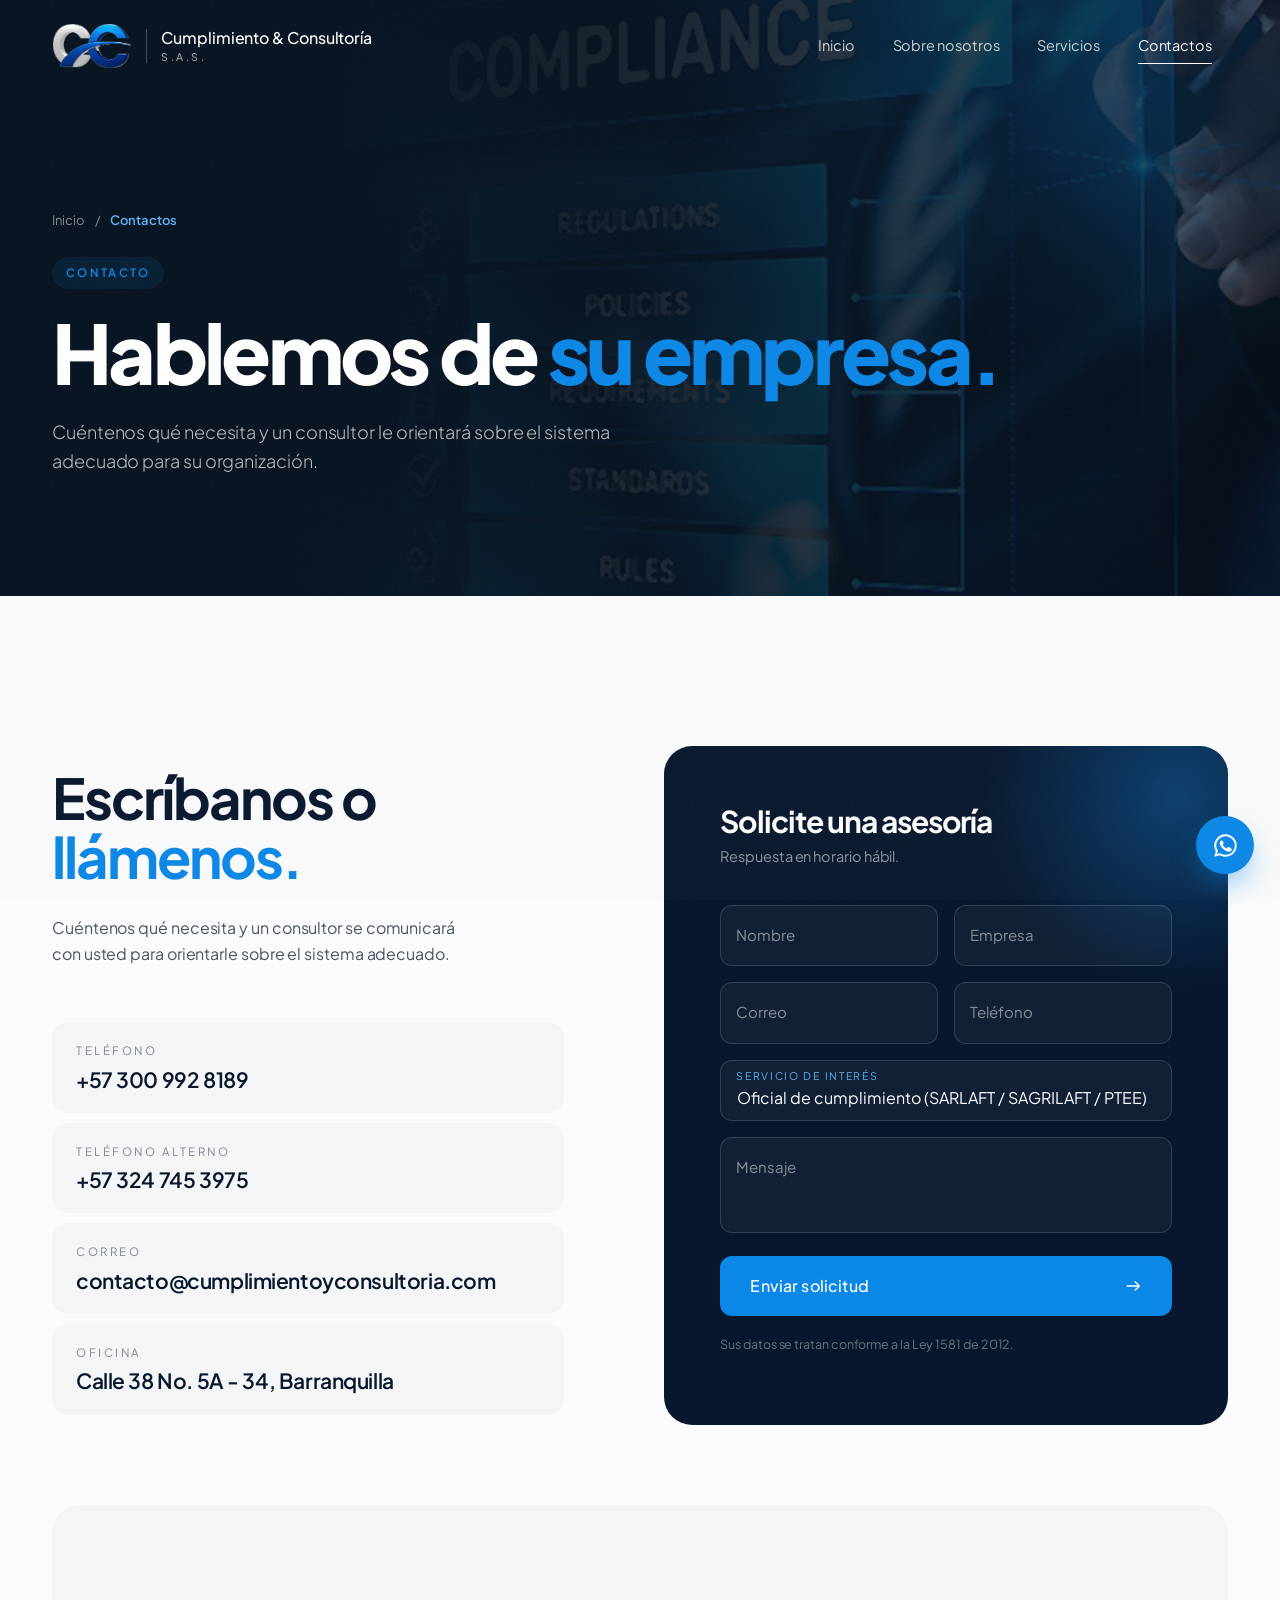
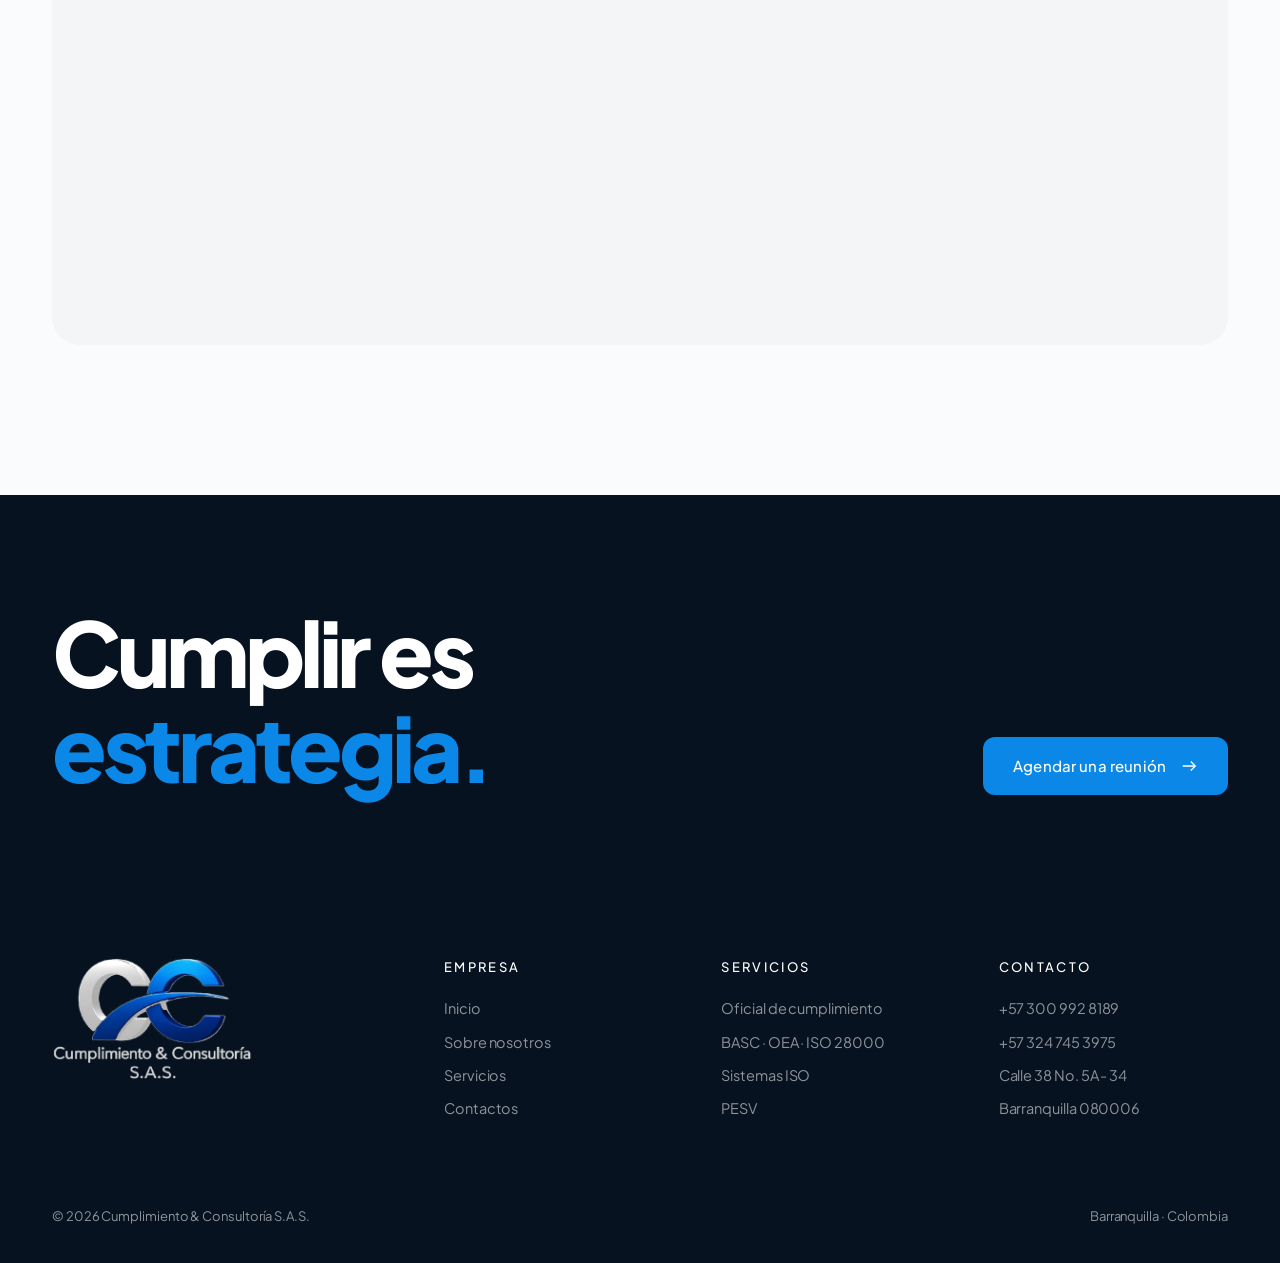
==== contactos.html @ ce6f9d84 "Add files via upload" ====
<!DOCTYPE html>
<html lang="es">
<head>
<meta charset="UTF-8">
<meta name="viewport" content="width=device-width, initial-scale=1.0">
<title>Contactos | Cumplimiento & Consultoría S.A.S.</title>
<meta name="description" content="Contacte a Cumplimiento & Consultoría S.A.S. en Barranquilla: +57 300 992 8189 · contacto@cumplimientoyconsultoria.com">
<meta name="theme-color" content="#08172d">
<link rel="icon" type="image/png" href="[data-uri]">
<link rel="apple-touch-icon" href="[data-uri]">
<link rel="preconnect" href="https://fonts.googleapis.com">
<link rel="preconnect" href="https://fonts.gstatic.com" crossorigin>
<link href="https://fonts.googleapis.com/css2?family=Plus+Jakarta+Sans:wght@300;400;500;600;700;800&display=swap" rel="stylesheet">
<link rel="stylesheet" href="css/estilos.css">
</head>
<body data-page="contactos">
<div class="grain" aria-hidden="true"></div>
<div class="progress" id="progress"></div>

<header id="header">
  <div class="wrap">
    <a href="index.html" class="brand" aria-label="Cumplimiento & Consultoría S.A.S. — Inicio">
      <img src="[data-uri]" alt="" class="light" width="80" height="46">
      <img src="[data-uri]" alt="" class="dark" width="80" height="46">
      <span class="brand-txt">Cumplimiento &amp; Consultoría<small>S.A.S.</small></span>
    </a>
    <button class="burger" id="burger" aria-label="Menú"><span></span><span></span></button>
    <nav id="nav">
      <ul>
        <li><a href="index.html" data-nav="inicio">Inicio</a></li>
        <li><a href="sobre-nosotros.html" data-nav="nosotros">Sobre nosotros</a></li>
        <li><a href="servicios.html" data-nav="servicios">Servicios</a></li>
        <li><a href="contactos.html" data-nav="contactos">Contactos</a></li>
      </ul>
    </nav>
  </div>
</header>

<main>
<div class="page-hero">
  <div class="bg" style="background-image:url(img/compliance-azul.jpg)" aria-hidden="true"></div>
  <div class="wrap">
    <div class="crumbs fade-in"><a href="index.html">Inicio</a><span>/</span><b>Contactos</b></div>
    <div class="label fade-in">Contacto</div>
    <h1><span class="ln"><span>Hablemos de <em>su empresa.</em></span></span></h1>
    <p class="fade-in">Cuéntenos qué necesita y un consultor le orientará sobre el sistema adecuado para su organización.</p>
  </div>
</div>
<!-- CONTACTO -->
<section class="contact" id="contacto" style="padding-bottom:0">
  <div class="wrap">
    <div>
      <h2 class="rv">Escríbanos o<br><em>llámenos.</em></h2>
      <p class="intro rv">Cuéntenos qué necesita y un consultor se comunicará con usted para orientarle sobre el sistema adecuado.</p>
      <div class="rv">
        <a class="cline" href="tel:+573009928189"><small>Teléfono</small><div>+57 300 992 8189</div></a>
        <a class="cline" href="tel:+573247453975"><small>Teléfono alterno</small><div>+57 324 745 3975</div></a>
        <a class="cline" href="mailto:contacto@cumplimientoyconsultoria.com"><small>Correo</small><div>contacto@cumplimientoyconsultoria.com</div></a>
        <div class="cline"><small>Oficina</small><div>Calle 38 No. 5A - 34, Barranquilla</div></div>
      </div>
    </div>
    <form id="form" class="rv d1">
      <h3>Solicite una asesoría</h3>
      <p>Respuesta en horario hábil.</p>
      <div class="row">
        <div class="f"><input id="nombre" placeholder=" " required><label for="nombre">Nombre</label></div>
        <div class="f"><input id="empresa" placeholder=" "><label for="empresa">Empresa</label></div>
      </div>
      <div class="row">
        <div class="f"><input id="correo" type="email" placeholder=" " required><label for="correo">Correo</label></div>
        <div class="f"><input id="tel" type="tel" placeholder=" "><label for="tel">Teléfono</label></div>
      </div>
      <div class="f sel">
        <select id="servicio">
          <option>Oficial de cumplimiento (SARLAFT / SAGRILAFT / PTEE)</option>
          <option>Cadena de suministro (BASC / OEA / ISO 28000)</option>
          <option>Sistemas de gestión ISO</option>
          <option>Seguridad vial (PESV)</option>
          <option>Otro</option>
        </select><label for="servicio">Servicio de interés</label>
      </div>
      <div class="f"><textarea id="mensaje" placeholder=" "></textarea><label for="mensaje">Mensaje</label></div>
      <button type="submit" class="btn btn-blue">Enviar solicitud <svg class="arr" viewBox="0 0 20 20" fill="none" stroke="currentColor" stroke-width="1.5"><path d="M3 10h14M12 5l5 5-5 5"/></svg></button>
      <div class="note">Sus datos se tratan conforme a la Ley 1581 de 2012.</div>
    </form>
  </div>
</section>
<section style="padding-top:0">
  <div class="wrap">
    <div class="map rv"><iframe src="https://www.google.com/maps?q=Calle+38+%235A-34,+Barranquilla,+Colombia&output=embed" loading="lazy" referrerpolicy="no-referrer-when-downgrade" title="Ubicación de la oficina en Barranquilla"></iframe></div>
  </div>
</section>

</main>

<footer>
  <div class="foot-cta">
    <div class="wrap">
      <h2 class="rv">Cumplir es<br><em>estrategia.</em></h2>
      <a href="contactos.html" class="btn btn-blue rv d1">Agendar una reunión <svg class="arr" viewBox="0 0 20 20" fill="none" stroke="currentColor" stroke-width="1.5"><path d="M3 10h14M12 5l5 5-5 5"/></svg></a>
    </div>
  </div>
  <div class="foot-main">
    <div class="wrap">
      <div class="foot-grid">
        <div><img src="[data-uri]" alt="Cumplimiento & Consultoría S.A.S." class="foot-logo" width="200" height="124" loading="lazy"></div>
        <div><h4>Empresa</h4><ul><li><a href="index.html">Inicio</a></li><li><a href="sobre-nosotros.html">Sobre nosotros</a></li><li><a href="servicios.html">Servicios</a></li><li><a href="contactos.html">Contactos</a></li></ul></div>
        <div><h4>Servicios</h4><ul><li>Oficial de cumplimiento</li><li>BASC · OEA · ISO 28000</li><li>Sistemas ISO</li><li>PESV</li></ul></div>
        <div><h4>Contacto</h4><ul><li><a href="tel:+573009928189">+57 300 992 8189</a></li><li><a href="tel:+573247453975">+57 324 745 3975</a></li><li>Calle 38 No. 5A - 34</li><li>Barranquilla 080006</li></ul></div>
      </div>
      <div class="foot-bottom"><span>© <span id="year"></span> Cumplimiento &amp; Consultoría S.A.S.</span><span>Barranquilla · Colombia</span></div>
    </div>
  </div>
</footer>
<a class="wa" href="https://wa.me/573009928189" target="_blank" rel="noopener" aria-label="WhatsApp">
  <svg viewBox="0 0 24 24"><path d="M12 2a10 10 0 0 0-8.6 15.1L2 22l5-1.3A10 10 0 1 0 12 2zm0 18.2a8.2 8.2 0 0 1-4.2-1.2l-.3-.2-3 .8.8-2.9-.2-.3A8.2 8.2 0 1 1 12 20.2zm4.5-6.1c-.2-.1-1.5-.7-1.7-.8-.2-.1-.4-.1-.6.1l-.8 1c-.1.2-.3.2-.5.1a6.7 6.7 0 0 1-3.3-2.9c-.3-.4.3-.4.7-1.4.1-.2 0-.3 0-.4l-.8-1.8c-.2-.5-.4-.4-.6-.4h-.5a1 1 0 0 0-.7.3 3 3 0 0 0-.9 2.2 5.2 5.2 0 0 0 1.1 2.7 11.8 11.8 0 0 0 4.5 4c1.7.7 2.4.8 3.2.6.5-.1 1.5-.6 1.8-1.2.2-.6.2-1.1.1-1.2l-.5-.3z"/></svg>
</a>


<script src="js/main.js"></script>
</body>
</html>
---- css/estilos.css ----
:root{
  --ink:#06121f;
  --navy:#08172d;
  --navy-2:#0d2240;
  --navy-3:#163257;
  --blue:#0b87e7;          /* azul del logo */
  --blue-soft:#5eb3f5;
  --graphite:#2b2f35;      /* gris oscuro del logo */
  --g7:#4b5462;
  --g5:#808a97;
  --g3:#c3cad3;
  --g2:#e2e6eb;
  --g1:#f3f5f7;
  --paper:#fafbfc;
  --serif:"Plus Jakarta Sans","Segoe UI",Arial,sans-serif;
  --sans:"Plus Jakarta Sans","Segoe UI",Arial,sans-serif;
  --wrap:1240px;
  --ease:cubic-bezier(.2,.7,.1,1);
}
*{box-sizing:border-box;margin:0;padding:0}
html{scroll-behavior:smooth}
body{font-family:var(--sans);color:var(--graphite);background:var(--paper);line-height:1.6;font-size:16.5px;-webkit-font-smoothing:antialiased;overflow-x:hidden}
img{max-width:100%;display:block}
a{color:inherit;text-decoration:none}
.wrap{max-width:var(--wrap);margin:0 auto;padding:0 32px}
.label{display:inline-flex;align-items:center;gap:12px;font-size:12px;letter-spacing:.22em;text-transform:uppercase;font-weight:600;color:var(--blue)}
.label::before{content:"";width:28px;height:1px;background:currentColor}
h1,h2,h3{font-family:var(--serif);font-weight:400;line-height:1.02;letter-spacing:-.015em}
h2{font-size:clamp(40px,5.4vw,76px);color:var(--navy)}
h2 em,h1 em{font-style:italic;color:var(--blue)}
.grain{position:fixed;inset:0;pointer-events:none;z-index:200;opacity:.05;background-image:url("data:image/svg+xml,%3Csvg xmlns='http://www.w3.org/2000/svg' width='160' height='160'%3E%3Cfilter id='n'%3E%3CfeTurbulence type='fractalNoise' baseFrequency='.9' numOctaves='3' stitchTiles='stitch'/%3E%3C/filter%3E%3Crect width='100%25' height='100%25' filter='url(%23n)'/%3E%3C/svg%3E")}
.progress{position:fixed;top:0;left:0;height:2px;background:var(--blue);z-index:120;width:0}

/* Botones */
.btn{position:relative;display:inline-flex;align-items:center;gap:14px;padding:17px 30px;font-size:15px;font-weight:500;letter-spacing:.01em;overflow:hidden;isolation:isolate;transition:color .4s var(--ease)}
.btn::before{content:"";position:absolute;inset:0;z-index:-1;transform:translateY(101%);transition:transform .45s var(--ease)}
.btn:hover::before{transform:none}
.btn .arr{width:18px;height:18px;transition:transform .35s var(--ease)}
.btn:hover .arr{transform:translateX(4px)}
.btn-blue{background:var(--blue);color:#fff}
.btn-blue::before{background:#fff}
.btn-blue:hover{color:var(--navy)}
.btn-line{border:1px solid rgba(255,255,255,.35);color:#fff}
.btn-line::before{background:#fff}
.btn-line:hover{color:var(--navy)}
.btn-dark{background:var(--navy);color:#fff}
.btn-dark::before{background:var(--blue)}

/* Header */
header{position:fixed;top:0;left:0;right:0;z-index:100;transition:background .4s,box-shadow .4s,transform .4s var(--ease)}
header .wrap{display:flex;align-items:center;justify-content:space-between;height:92px;transition:height .4s}
header.solid{background:rgba(250,251,252,.92);backdrop-filter:blur(14px);-webkit-backdrop-filter:blur(14px);box-shadow:0 1px 0 var(--g2)}
header.solid .wrap{height:76px}
header.hide{transform:translateY(-100%)}
.brand{display:flex;align-items:center;gap:14px}
.brand img{height:46px;width:auto}
.brand .dark{display:none}
header.solid .brand .dark{display:block}
header.solid .brand .light{display:none}
.brand-txt{font-size:16px;font-weight:500;color:#fff;line-height:1.15;padding-left:14px;border-left:1px solid rgba(255,255,255,.25);transition:color .4s}
.brand-txt small{display:block;font-size:10.5px;letter-spacing:.24em;color:rgba(255,255,255,.6);margin-top:3px}
header.solid .brand-txt{color:var(--graphite);border-color:var(--g2)}
header.solid .brand-txt small{color:var(--g5)}
nav ul{display:flex;list-style:none;align-items:center;gap:6px}
nav a{display:block;font-size:14.5px;color:rgba(255,255,255,.8);padding:10px 16px;position:relative;transition:color .3s}
nav a:not(.btn)::after{content:"";position:absolute;left:16px;right:16px;bottom:4px;height:1px;background:currentColor;transform:scaleX(0);transform-origin:right;transition:transform .4s var(--ease)}
nav a:not(.btn):hover::after,nav a.active::after{transform:scaleX(1);transform-origin:left}
nav a:hover,nav a.active{color:#fff}
header.solid nav a{color:var(--g7)}
header.solid nav a:hover,header.solid nav a.active{color:var(--navy)}
nav .btn{margin-left:14px;padding:12px 22px;color:#fff}
.burger{display:none;width:44px;height:44px;background:none;border:0;cursor:pointer;position:relative;z-index:110}
.burger span{position:absolute;left:10px;right:10px;height:1.5px;background:#fff;transition:.35s var(--ease)}
.burger span:nth-child(1){top:17px}.burger span:nth-child(2){top:26px}
header.solid .burger span{background:var(--navy)}
body.menu-open .burger span{background:#fff}
body.menu-open .burger span:nth-child(1){top:21px;transform:rotate(45deg)}
body.menu-open .burger span:nth-child(2){top:21px;transform:rotate(-45deg)}

/* Hero */
.hero{position:relative;min-height:100vh;min-height:100svh;background:var(--ink);color:#fff;display:flex;flex-direction:column;overflow:hidden}
.hero-bg{position:absolute;inset:0;background:url(../img/compliance-digital.jpg) 70% center/cover no-repeat;filter:saturate(.9);opacity:.6;transform:scale(1.08);animation:drift 26s ease-in-out infinite alternate}
@keyframes drift{to{transform:scale(1.16) translate(-2%,-1%)}}
.hero::before{content:"";position:absolute;inset:0;z-index:1;background:linear-gradient(100deg,var(--ink) 18%,rgba(6,18,31,.75) 55%,rgba(8,23,45,.55) 100%),radial-gradient(70% 60% at 85% 20%,rgba(11,135,231,.35),transparent 60%)}
.hero-glow{position:absolute;z-index:1;width:620px;height:620px;border-radius:50%;background:radial-gradient(circle,rgba(11,135,231,.22),transparent 65%);pointer-events:none;transform:translate(-50%,-50%);left:70%;top:40%;transition:left 1.2s var(--ease),top 1.2s var(--ease)}
.hero .wrap{position:relative;z-index:2;flex:1;display:grid;grid-template-columns:1.45fr .85fr;gap:72px;align-items:end;padding-top:160px;padding-bottom:72px;width:100%}
.hero h1{font-size:clamp(52px,7.6vw,118px);color:#fff;margin:26px 0 32px}
.hero h1 .ln{display:block;overflow:hidden}
.hero h1 .ln span{display:inline-block;transform:translateY(105%);animation:rise 1.1s var(--ease) forwards}
.hero h1 .ln:nth-child(2) span{animation-delay:.12s}
.hero h1 .ln:nth-child(3) span{animation-delay:.24s}
@keyframes rise{to{transform:none}}
.hero .label{color:var(--blue-soft)}
.hero p.lead{font-size:19px;font-weight:300;color:rgba(255,255,255,.72);max-width:540px;margin-bottom:42px}
.fade-in{opacity:0;animation:fin 1s .6s var(--ease) forwards}
@keyframes fin{to{opacity:1}}
.hero-actions{display:flex;gap:14px;flex-wrap:wrap}
.index{border-top:1px solid rgba(255,255,255,.18)}
.index-head{display:flex;justify-content:space-between;font-size:11.5px;letter-spacing:.22em;text-transform:uppercase;color:rgba(255,255,255,.45);padding:18px 0}
.index a{display:grid;grid-template-columns:44px 1fr auto;align-items:center;padding:18px 0;border-top:1px solid rgba(255,255,255,.1);transition:padding .4s var(--ease),color .3s}
.index a span:first-child{font-family:var(--serif);font-style:italic;color:var(--blue-soft);font-size:17px}
.index a b{font-weight:500;font-size:17px}
.index a small{display:block;font-size:13.5px;color:rgba(255,255,255,.5);font-weight:300}
.index a svg{width:18px;opacity:.4;transition:opacity .3s,transform .4s var(--ease)}
.index a:hover{padding-left:10px}
.index a:hover svg{opacity:1;transform:rotate(-45deg)}

.marquee{position:relative;z-index:2;border-top:1px solid rgba(255,255,255,.1);background:rgba(6,18,31,.6);overflow:hidden;white-space:nowrap}
.marquee-track{display:inline-flex;animation:mq 38s linear infinite}
.marquee span{font-family:var(--serif);font-size:30px;color:rgba(255,255,255,.55);padding:20px 0;display:inline-flex;align-items:center}
.marquee span::after{content:"";width:7px;height:7px;background:var(--blue);transform:rotate(45deg);margin:0 38px}
.marquee span:nth-child(odd){font-style:italic;color:rgba(255,255,255,.85)}
@keyframes mq{to{transform:translateX(-50%)}}

section{padding:150px 0;position:relative}

/* Manifiesto */
.manifesto p{font-family:var(--serif);font-size:clamp(30px,3.9vw,56px);line-height:1.2;color:var(--navy);max-width:1100px}
.manifesto p .w{color:var(--g3);transition:color .5s}
.manifesto p .w.on{color:var(--navy)}
.manifesto p .w.hl.on{color:var(--blue);font-style:italic}
.manifesto .meta{display:flex;gap:64px;margin-top:72px;padding-top:32px;border-top:1px solid var(--g2);flex-wrap:wrap}
.manifesto .meta div{max-width:280px}
.manifesto .meta b{display:block;font-family:var(--serif);font-size:26px;font-weight:400;color:var(--navy)}
.manifesto .meta span{font-size:14.5px;color:var(--g5)}

/* Servicios — acordeón */
.services{background:var(--g1)}
.sec-top{display:flex;justify-content:space-between;align-items:end;gap:48px;margin-bottom:72px;flex-wrap:wrap}
.sec-top p{max-width:400px;color:var(--g7)}
.sec-top h2{margin-top:22px}
.acc{display:flex;gap:14px;height:600px}
.panel{position:relative;flex:1;overflow:hidden;background:var(--navy);color:#fff;cursor:pointer;transition:flex 0.8s var(--ease);min-width:0}
.panel.open{flex:3.2}
.panel .ph{position:absolute;inset:0;background-size:cover;background-position:center;filter:grayscale(.85) contrast(1.1);opacity:.35;transform:scale(1.06);transition:opacity .8s,transform 1.4s var(--ease),filter .8s}
.panel.open .ph{opacity:.38;transform:scale(1);filter:grayscale(.2) contrast(1.05)}
.panel::after{content:"";position:absolute;inset:0;background:linear-gradient(180deg,rgba(8,23,45,.2) 0%,rgba(8,23,45,.7) 40%,rgba(6,18,31,.98) 100%)}
.panel-in{position:absolute;inset:0;z-index:2;padding:38px;display:flex;flex-direction:column}
.panel .no{font-family:var(--serif);font-size:20px;font-style:italic;color:var(--blue-soft)}
.panel .vt{position:absolute;left:38px;bottom:38px;font-family:var(--serif);font-size:30px;writing-mode:vertical-rl;transform:rotate(180deg);white-space:nowrap;transition:opacity .4s}
.panel.open .vt{opacity:0}
.panel .body{margin-top:auto;max-width:560px;opacity:0;transform:translateY(24px);transition:opacity .5s,transform .7s var(--ease);pointer-events:none}
.panel.open .body{opacity:1;transform:none;transition-delay:.35s;pointer-events:auto}
.panel h3{font-size:clamp(34px,3.4vw,50px);margin-bottom:18px}
.panel p{color:rgba(255,255,255,.75);font-weight:300;margin-bottom:26px}
.chips{display:flex;flex-wrap:wrap;gap:8px;margin-bottom:28px}
.chips span{font-size:12.5px;letter-spacing:.06em;padding:7px 14px;border:1px solid rgba(255,255,255,.28);color:#fff}
.panel .go{display:inline-flex;align-items:center;gap:10px;font-size:14.5px;color:#fff;border-bottom:1px solid var(--blue);padding-bottom:4px}

/* Normas */
.norms{background:var(--navy);color:#fff;overflow:hidden}
.norms::before{content:"ISO";position:absolute;right:-40px;top:40px;font-family:var(--serif);font-size:420px;line-height:.8;color:rgba(255,255,255,.025);pointer-events:none}
.norms .wrap{display:grid;grid-template-columns:.9fr 1.3fr;gap:96px;align-items:start}
.norms .stick{position:sticky;top:140px}
.norms h2{color:#fff;margin:22px 0 28px}
.norms .stick p{color:rgba(255,255,255,.6);font-weight:300;max-width:380px}
.nlist a{display:grid;grid-template-columns:200px 1fr 28px;align-items:center;gap:24px;padding:30px 0;border-top:1px solid rgba(255,255,255,.12);position:relative}
.nlist a:last-child{border-bottom:1px solid rgba(255,255,255,.12)}
.nlist a::before{content:"";position:absolute;left:0;top:-1px;height:1px;width:0;background:var(--blue);transition:width .7s var(--ease)}
.nlist a:hover::before{width:100%}
.nlist .code{font-family:var(--serif);font-size:44px;line-height:1;transition:color .3s,transform .5s var(--ease)}
.nlist a:hover .code{color:var(--blue-soft);transform:translateX(8px)}
.nlist b{display:block;font-weight:500;font-size:17px}
.nlist small{font-size:14px;color:rgba(255,255,255,.5);font-weight:300}
.nlist svg{width:20px;opacity:.3;transition:.4s var(--ease)}
.nlist a:hover svg{opacity:1;transform:rotate(-45deg)}

/* Método */
.steps{display:grid;grid-template-columns:repeat(4,1fr);position:relative;margin-top:84px}
.steps .rail{position:absolute;top:30px;left:0;right:0;height:1px;background:var(--g2)}
.steps .rail i{display:block;height:100%;width:0;background:var(--blue);transition:width 2.2s var(--ease)}
.steps.in .rail i{width:100%}
.step{padding-right:36px;position:relative}
.step .dot{width:60px;height:60px;border-radius:50%;background:var(--paper);border:1px solid var(--g3);display:grid;place-items:center;font-family:var(--serif);font-style:italic;font-size:22px;color:var(--navy);position:relative;z-index:1;margin-bottom:34px;transition:background .5s,border-color .5s,color .5s}
.steps.in .step .dot{background:var(--navy);border-color:var(--navy);color:#fff}
.steps.in .step:nth-child(3) .dot{transition-delay:.5s}
.steps.in .step:nth-child(4) .dot{transition-delay:1s}
.steps.in .step:nth-child(5) .dot{transition-delay:1.5s}
.step h3{font-size:32px;color:var(--navy);margin-bottom:12px}
.step p{color:var(--g7);font-size:15.5px}

/* Misión */
.mission{background:var(--g1);padding:0}
.mission .grid{display:grid;grid-template-columns:1fr 1fr;min-height:760px}
.mission .img{position:relative;overflow:hidden;background:var(--navy)}
.mission .img img{width:100%;height:100%;object-fit:cover;filter:grayscale(.3) contrast(1.05);transform:scale(1.1);transition:transform 1.6s var(--ease)}
.mission .img.in img{transform:scale(1)}
.mission .img::after{content:"";position:absolute;inset:0;background:linear-gradient(0deg,rgba(8,23,45,.6),transparent 50%),linear-gradient(90deg,transparent 70%,rgba(243,245,247,.0))}
.mission .img .tag{position:absolute;left:40px;bottom:40px;z-index:2;color:#fff;font-size:12px;letter-spacing:.22em;text-transform:uppercase}
.mission .txt{padding:130px 8vw 130px 90px;display:flex;flex-direction:column;justify-content:center}
.mission blockquote{font-family:var(--serif);font-size:clamp(28px,2.7vw,40px);line-height:1.22;color:var(--navy);margin:30px 0 48px}
.pillars{display:grid;grid-template-columns:repeat(3,1fr);border-top:1px solid var(--g3)}
.pillars div{padding:24px 20px 0 0}
.pillars b{display:block;font-weight:600;font-size:15px;color:var(--navy);margin-bottom:6px}
.pillars span{font-size:14px;color:var(--g7)}

/* Testimonios */
.testi-wrap{display:grid;grid-template-columns:.8fr 1.4fr;gap:96px;align-items:center;margin-top:80px}
.clients{display:flex;flex-direction:column;gap:12px}
.client{display:flex;align-items:center;gap:20px;padding:18px 22px;border:1px solid var(--g2);background:#fff;cursor:pointer;transition:border-color .3s,box-shadow .4s,transform .4s var(--ease);text-align:left;font:inherit}
.client:hover{transform:translateX(6px)}
.client.on{border-color:var(--navy);box-shadow:0 20px 40px -24px rgba(8,23,45,.35)}
.client .lg{width:64px;height:64px;flex-shrink:0;display:grid;place-items:center;border-radius:50%;overflow:hidden;background:#fff;border:1px solid var(--g2)}
.client .lg img{width:100%;height:100%;object-fit:contain}
.client .lg.wide{border-radius:12px;width:96px}
.client b{display:block;font-weight:600;color:var(--navy);font-size:15.5px}
.client span{font-size:13.5px;color:var(--g5)}
.quote{position:relative;min-height:300px}
.quote .mark{font-family:var(--serif);font-size:200px;line-height:.6;color:var(--blue);opacity:.15;position:absolute;top:10px;left:-20px}
.quote blockquote{position:absolute;inset:0;padding-top:70px;opacity:0;transform:translateY(16px);transition:opacity .6s,transform .7s var(--ease);pointer-events:none}
.quote blockquote.on{opacity:1;transform:none;position:relative;pointer-events:auto}
.quote p{font-family:var(--serif);font-size:clamp(32px,3.4vw,50px);line-height:1.15;color:var(--navy)}
.quote cite{display:block;margin-top:34px;font-style:normal;font-size:15px;color:var(--g7)}
.quote cite b{color:var(--navy);font-weight:600}

/* Recurso */
.resource{background:var(--ink);color:#fff;overflow:hidden}
.resource .wrap{display:grid;grid-template-columns:1fr 1.25fr;gap:84px;align-items:center}
.resource h2{color:#fff;margin:22px 0 26px}
.resource p{color:rgba(255,255,255,.65);font-weight:300;margin-bottom:38px;max-width:440px}
.video{position:relative;aspect-ratio:16/10;overflow:hidden;background:var(--navy-2)}
.video iframe{position:absolute;inset:0;width:100%;height:100%;border:0}
.video .poster{position:absolute;inset:0;display:block}
.video .poster img{width:100%;height:100%;object-fit:cover;opacity:.55;transition:transform 1.2s var(--ease),opacity .5s}
.video .poster:hover img{transform:scale(1.05);opacity:.7}
.video .poster::after{content:"";position:absolute;inset:0;background:linear-gradient(0deg,rgba(6,18,31,.9),transparent 60%)}
.play{position:absolute;top:50%;left:50%;transform:translate(-50%,-50%);z-index:2;width:104px;height:104px;border-radius:50%;display:grid;place-items:center;background:rgba(255,255,255,.08);backdrop-filter:blur(6px);border:1px solid rgba(255,255,255,.35)}
.play::before{content:"";position:absolute;inset:-14px;border-radius:50%;border:1px solid rgba(94,179,245,.4);animation:pulse 2.6s infinite}
@keyframes pulse{0%{transform:scale(.85);opacity:1}100%{transform:scale(1.35);opacity:0}}
.video .cap{position:absolute;left:32px;bottom:28px;z-index:2}
.video .cap small{font-size:12px;letter-spacing:.2em;text-transform:uppercase;color:var(--blue-soft)}
.video .cap div{font-family:var(--serif);font-size:30px}

/* Contacto */
.contact{background:var(--paper)}
.contact .wrap{display:grid;grid-template-columns:1fr 1.1fr;gap:100px}
.contact h2{margin:22px 0 28px}
.contact .intro{color:var(--g7);max-width:420px;margin-bottom:56px}
.cline{display:block;padding:24px 0;border-top:1px solid var(--g2);transition:padding .4s var(--ease)}
.cline:last-child{border-bottom:1px solid var(--g2)}
.cline small{display:block;font-size:11.5px;letter-spacing:.22em;text-transform:uppercase;color:var(--g5);margin-bottom:6px}
.cline div{font-family:var(--serif);font-size:28px;color:var(--navy);line-height:1.25}
a.cline:hover{padding-left:10px}
a.cline:hover div{color:var(--blue)}
form{background:var(--navy);color:#fff;padding:60px 56px;position:relative;overflow:hidden}
form::before{content:"";position:absolute;width:420px;height:420px;right:-160px;top:-160px;border-radius:50%;background:radial-gradient(circle,rgba(11,135,231,.35),transparent 65%)}
form h3{font-size:40px;margin-bottom:8px;position:relative}
form > p{color:rgba(255,255,255,.55);font-size:14.5px;margin-bottom:36px;position:relative}
.row{display:grid;grid-template-columns:1fr 1fr;gap:28px}
.f{position:relative;margin-bottom:30px}
.f input,.f select,.f textarea{width:100%;font:inherit;font-size:16px;color:#fff;background:transparent;border:0;border-bottom:1px solid rgba(255,255,255,.25);padding:22px 0 10px;outline:none;border-radius:0;transition:border-color .3s}
.f select{appearance:none;-webkit-appearance:none;cursor:pointer}
.f select option{color:var(--navy)}
.f textarea{resize:none;height:96px}
.f label{position:absolute;left:0;top:22px;font-size:15px;color:rgba(255,255,255,.5);pointer-events:none;transition:.3s var(--ease)}
.f input:focus,.f textarea:focus,.f select:focus{border-color:var(--blue-soft)}
.f input:focus+label,.f input:not(:placeholder-shown)+label,.f textarea:focus+label,.f textarea:not(:placeholder-shown)+label,.f.sel label{top:0;font-size:11.5px;letter-spacing:.16em;text-transform:uppercase;color:var(--blue-soft)}
form .btn{width:100%;justify-content:space-between;cursor:pointer;border:0;font:inherit;font-weight:500}
.note{font-size:12.5px;color:rgba(255,255,255,.4);margin-top:18px;position:relative}

/* Footer */
footer{background:var(--ink);color:rgba(255,255,255,.55);font-size:14.5px;overflow:hidden}
.foot-cta{padding:110px 0 90px;border-bottom:1px solid rgba(255,255,255,.08)}
.foot-cta .wrap{display:flex;justify-content:space-between;align-items:end;gap:40px;flex-wrap:wrap}
.foot-cta h2{color:#fff;font-size:clamp(46px,7vw,104px)}
.foot-main{padding:72px 0 36px}
.foot-grid{display:grid;grid-template-columns:1.5fr 1fr 1fr 1fr;gap:48px;padding-bottom:64px}
.foot-logo{width:200px;height:auto}
footer h4{color:#fff;font-weight:500;font-size:13px;letter-spacing:.18em;text-transform:uppercase;margin-bottom:20px}
footer ul{list-style:none}
footer li{margin-bottom:10px}
footer a:hover{color:#fff}
.foot-bottom{display:flex;justify-content:space-between;gap:16px;flex-wrap:wrap;padding-top:28px;border-top:1px solid rgba(255,255,255,.08);font-size:13px}

.wa{position:fixed;right:26px;bottom:26px;z-index:90;width:58px;height:58px;border-radius:50%;background:var(--blue);display:grid;place-items:center;box-shadow:0 14px 30px -8px rgba(11,135,231,.6);transition:transform .4s var(--ease)}
.wa:hover{transform:scale(1.08)}
.wa svg{width:27px;fill:#fff}

.rv{opacity:0;transform:translateY(40px);transition:opacity 1s var(--ease),transform 1.1s var(--ease)}
.rv.in{opacity:1;transform:none}
.rv.d1{transition-delay:.1s}.rv.d2{transition-delay:.2s}.rv.d3{transition-delay:.3s}

@media (prefers-reduced-motion:reduce){*{animation:none!important;transition:none!important}.rv{opacity:1;transform:none}.hero h1 .ln span{transform:none}.fade-in{opacity:1}}

@media (max-width:1080px){
  .hero .wrap{grid-template-columns:1fr;gap:56px;padding-top:150px}
  .norms .wrap,.resource .wrap,.contact .wrap,.testi-wrap{grid-template-columns:1fr;gap:56px}
  .norms .stick{position:static}
  .mission .grid{grid-template-columns:1fr}
  .mission .img{height:440px}
  .mission .txt{padding:90px 32px}
  .acc{flex-direction:column;height:auto}
  .panel,.panel.open{flex:none;height:auto;min-height:440px}
  .panel .vt{display:none}
  .panel .body{opacity:1;transform:none;pointer-events:auto}
  .panel .ph{opacity:.45}
  .steps{grid-template-columns:1fr 1fr;row-gap:56px}
  .steps .rail{display:none}
  .foot-grid{grid-template-columns:1fr 1fr}
}
@media (max-width:880px){
  .burger{display:block}
  nav{position:fixed;inset:0;background:var(--ink);display:flex;align-items:center;padding:0 32px;opacity:0;visibility:hidden;transition:opacity .4s,visibility .4s}
  body.menu-open nav{opacity:1;visibility:visible}
  nav ul{flex-direction:column;align-items:flex-start;gap:0;width:100%}
  nav li{width:100%;border-bottom:1px solid rgba(255,255,255,.1)}
  nav a,header.solid nav a{font-family:var(--serif);font-size:40px;color:#fff;padding:14px 0}
  nav a:not(.btn)::after{display:none}
  nav li:last-child{border:0;margin-top:30px}
  nav .btn{margin:0;font-family:var(--sans);font-size:16px;padding:16px 26px}
  body.menu-open header{background:transparent;box-shadow:none;backdrop-filter:none}
  body.menu-open .brand .light{display:block}body.menu-open .brand .dark{display:none}
  body.menu-open .brand-txt{color:#fff}
}
@media (max-width:640px){
  .wrap{padding:0 20px}
  section{padding:100px 0}
  
  .brand img{height:36px}.brand-txt{font-size:13.5px;padding-left:10px}.brand{gap:10px}
  .brand-txt small{font-size:9.5px}
  header .wrap{height:76px}
  .hero p.lead{font-size:17px}
  .marquee span{font-size:22px}
  .marquee span::after{margin:0 24px}
  .panel-in{padding:28px}
  .nlist a{grid-template-columns:1fr 24px;gap:6px 16px}
  .nlist .code{font-size:36px;grid-column:1}
  .nlist a>div{grid-column:1}
  .nlist svg{grid-row:1/3;grid-column:2}
  .steps{grid-template-columns:1fr}
  .pillars{grid-template-columns:1fr}
  .row{grid-template-columns:1fr;gap:0}
  form{padding:42px 24px}
  .cline div{font-size:22px;word-break:break-word}
  .foot-grid{grid-template-columns:1fr}
  .quote{min-height:260px}
}

/* ===== Ajustes v3: tipografía sans, sin líneas, esquinas suaves ===== */
body{font-size:16px;letter-spacing:-.005em}
h1,h2,h3{font-weight:700;letter-spacing:-.035em;line-height:1.06}
h2{font-size:clamp(34px,4.4vw,60px)}
em,i,.marquee span,.index a span:first-child,.panel .no,.step .dot{font-style:normal!important}
.hero h1{font-size:clamp(44px,6.2vw,92px);font-weight:800;letter-spacing:-.045em}
.hero h1 .ln span{padding-bottom:.06em}
.label{font-size:11.5px;letter-spacing:.2em}
.label::before{display:none}
.label{padding:7px 14px;border-radius:999px;background:rgba(11,135,231,.1)}
.hero .label{background:rgba(94,179,245,.12)}
.btn{border-radius:12px}
.btn-line{border-color:rgba(255,255,255,.22)}
/* Hero: sin líneas */
.hero::before{background:linear-gradient(95deg,var(--ink) 22%,rgba(6,18,31,.82) 48%,rgba(6,18,31,.25) 100%),radial-gradient(60% 60% at 80% 30%,rgba(11,135,231,.25),transparent 60%)}
.index{border:0;background:rgba(6,18,31,.55);backdrop-filter:blur(10px);-webkit-backdrop-filter:blur(10px);border-radius:20px;padding:8px 10px 10px}
.index-head{padding:14px 16px 10px}
.index a{border:0;border-radius:14px;padding:16px;grid-template-columns:40px 1fr auto;transition:background .3s,padding .4s var(--ease)}
.index a:hover{background:rgba(255,255,255,.06);padding-left:22px}
.index a span:first-child{font-family:var(--sans);font-weight:700;font-size:13px;color:var(--blue-soft)}
.index a b{font-weight:600;font-size:16px}
.marquee{border:0;background:rgba(6,18,31,.75)}
.marquee span{font-family:var(--sans);font-size:15px;font-weight:600;letter-spacing:.14em;text-transform:uppercase;color:rgba(255,255,255,.5);padding:22px 0}
.marquee span:nth-child(odd){color:rgba(255,255,255,.85)}
.marquee span::after{width:6px;height:6px;border-radius:50%;transform:none;margin:0 30px}
/* Manifiesto con ilustración */
.man-grid{display:grid;grid-template-columns:1.5fr .7fr;gap:64px;align-items:center}
.manifesto p{font-weight:600;letter-spacing:-.03em;font-size:clamp(26px,3.1vw,44px);line-height:1.22}
.manifesto p .w.hl.on{font-style:normal}
.manifesto .meta{border-top:0;padding-top:0;margin-top:56px;gap:20px}
.manifesto .meta div{flex:1;min-width:200px;max-width:none;background:var(--g1);border-radius:18px;padding:24px}
.manifesto .meta b{font-family:var(--sans);font-weight:700;font-size:18px;letter-spacing:-.02em;margin-bottom:4px}
.man-art img{width:100%;height:auto;max-width:340px;margin:0 auto;filter:drop-shadow(0 40px 50px rgba(8,23,45,.25));animation:float 6s ease-in-out infinite}
@keyframes float{50%{transform:translateY(-16px) rotate(-2deg)}}
/* Servicios */
.acc{gap:16px}
.panel{border-radius:24px}
.panel .no{font-family:var(--sans);font-weight:700;font-size:13px;letter-spacing:.14em}
.panel .vt{font-family:var(--sans);font-weight:600;font-size:22px;letter-spacing:-.01em}
.panel h3{font-size:clamp(28px,2.8vw,40px)}
.chips span{border-radius:999px;border-color:rgba(255,255,255,.2);background:rgba(255,255,255,.06)}
.panel .go{border:0;font-weight:600;color:var(--blue-soft)}
/* Normas: tarjetas en vez de líneas */
.norms::before{font-family:var(--sans);font-weight:800;letter-spacing:-.06em;font-size:360px}
.nlist{display:flex;flex-direction:column;gap:10px}
.nlist a,.nlist a:last-child{border:0;border-radius:18px;background:rgba(255,255,255,.035);padding:22px 26px;transition:background .35s,transform .45s var(--ease)}
.nlist a::before{display:none}
.nlist a:hover{background:rgba(11,135,231,.14);transform:translateX(6px)}
.nlist .code{font-family:var(--sans);font-weight:700;font-size:34px;letter-spacing:-.04em}
.nlist .code::before{content:"ISO ";font-size:13px;font-weight:600;letter-spacing:.12em;color:var(--blue-soft);vertical-align:middle;margin-right:4px}
.nlist a:hover .code{transform:none}
.seals{margin-top:44px;background:#fff;border-radius:20px;padding:22px 26px;box-shadow:0 30px 60px -30px rgba(0,0,0,.6)}
.seals img{width:100%;height:auto}
/* Método */
.step .dot{font-family:var(--sans);font-weight:700;font-size:15px;border-radius:16px}
.step h3{font-size:24px}
/* Misión y testimonios */
.mission blockquote{font-family:var(--sans);font-weight:600;letter-spacing:-.025em;font-size:clamp(24px,2.2vw,32px);line-height:1.3}
.pillars{border-top:0;gap:14px}
.pillars div{background:#fff;border-radius:16px;padding:20px}
.client{border-radius:18px}
.quote .mark{font-family:Georgia,serif}
.quote p{font-family:var(--sans);font-weight:600;letter-spacing:-.03em;font-size:clamp(26px,2.8vw,40px);line-height:1.25}
/* Recurso, contacto, footer */
.video{border-radius:24px}
.video .cap div{font-family:var(--sans);font-weight:700;font-size:24px;letter-spacing:-.02em}
.cline,.cline:last-child{border:0;background:var(--g1);border-radius:16px;padding:20px 24px;margin-bottom:10px}
a.cline:hover{padding-left:30px}
.cline div{font-family:var(--sans);font-weight:600;font-size:21px;letter-spacing:-.02em}
form{border-radius:28px}
form h3{font-size:30px}
.f input,.f select,.f textarea{border:1px solid rgba(255,255,255,.14);background:rgba(255,255,255,.04);border-radius:12px;padding:24px 16px 10px}
.f label{left:16px;top:18px}
.f input:focus+label,.f input:not(:placeholder-shown)+label,.f textarea:focus+label,.f textarea:not(:placeholder-shown)+label,.f.sel label{top:8px;font-size:10.5px}
.f select option{background:#fff}
.f{margin-bottom:16px}
.row{gap:16px}
.foot-cta{border-bottom:0}
.foot-bottom{border-top:0;padding-top:12px}
.foot-cta h2{font-weight:800;letter-spacing:-.05em}
@media (max-width:1080px){.man-grid{grid-template-columns:1fr}.man-art img{max-width:280px}}
@media (max-width:880px){nav a,header.solid nav a{font-family:var(--sans);font-weight:700;font-size:32px;letter-spacing:-.03em}nav li{border-bottom:0}}
@media (max-width:640px){.nlist a{padding:18px 20px}.nlist .code{font-size:28px}.pillars{grid-template-columns:1fr}.cline div{font-size:17px}}
/* ===== Páginas internas ===== */
.page-hero{position:relative;background:var(--ink);color:#fff;padding:210px 0 120px;overflow:hidden}
.page-hero .bg{position:absolute;inset:0;background-size:cover;background-position:center;opacity:.45;transform:scale(1.05);animation:drift 26s ease-in-out infinite alternate}
.page-hero::before{content:"";position:absolute;inset:0;z-index:1;background:linear-gradient(95deg,var(--ink) 25%,rgba(6,18,31,.8) 55%,rgba(6,18,31,.35) 100%),radial-gradient(60% 70% at 85% 20%,rgba(11,135,231,.28),transparent 60%)}
.page-hero .wrap{position:relative;z-index:2}
.crumbs{display:flex;gap:10px;font-size:13px;color:rgba(255,255,255,.5);margin-bottom:26px}
.crumbs a:hover{color:#fff}
.crumbs b{color:var(--blue-soft);font-weight:600}
.page-hero h1{font-size:clamp(44px,6.4vw,88px);font-weight:800;letter-spacing:-.045em;color:#fff;margin:20px 0 22px}
.page-hero p{max-width:620px;color:rgba(255,255,255,.72);font-size:18px;font-weight:300}
/* Tarjetas de servicios en Inicio */
.teasers{display:grid;grid-template-columns:repeat(3,1fr);gap:20px}
.teaser{background:#fff;border-radius:24px;overflow:hidden;display:flex;flex-direction:column;box-shadow:0 1px 0 var(--g2);transition:transform .5s var(--ease),box-shadow .5s}
.teaser:hover{transform:translateY(-8px);box-shadow:0 40px 60px -30px rgba(8,23,45,.35)}
.teaser .pic{aspect-ratio:16/10;overflow:hidden;background:var(--navy)}
.teaser .pic img{width:100%;height:100%;object-fit:cover;transition:transform 1.2s var(--ease)}
.teaser:hover .pic img{transform:scale(1.06)}
.teaser .tx{padding:28px 28px 30px;display:flex;flex-direction:column;flex:1}
.teaser .n{font-size:12px;font-weight:700;letter-spacing:.16em;color:var(--blue)}
.teaser h3{font-size:24px;color:var(--navy);margin:10px 0 12px}
.teaser p{color:var(--g7);font-size:15px;margin-bottom:22px}
.teaser .go{margin-top:auto;font-weight:600;font-size:14.5px;color:var(--navy);display:inline-flex;gap:8px;align-items:center}
.teaser:hover .go{color:var(--blue)}
/* Valores */
.values{display:grid;grid-template-columns:repeat(3,1fr);gap:20px;margin-top:64px}
.value{background:var(--g1);border-radius:24px;padding:36px 32px}
.value .ic{width:52px;height:52px;border-radius:14px;background:var(--navy);display:grid;place-items:center;margin-bottom:26px}
.value .ic svg{width:24px;height:24px;stroke:#fff}
.value h3{font-size:22px;color:var(--navy);margin-bottom:10px}
.value p{color:var(--g7);font-size:15px}
/* Mapa */
.map{margin-top:80px;border-radius:28px;overflow:hidden;height:440px;background:var(--g1)}
.map iframe{width:100%;height:100%;border:0;filter:grayscale(.4) contrast(1.05)}
@media (max-width:1080px){.teasers,.values{grid-template-columns:1fr}.page-hero{padding:170px 0 90px}}
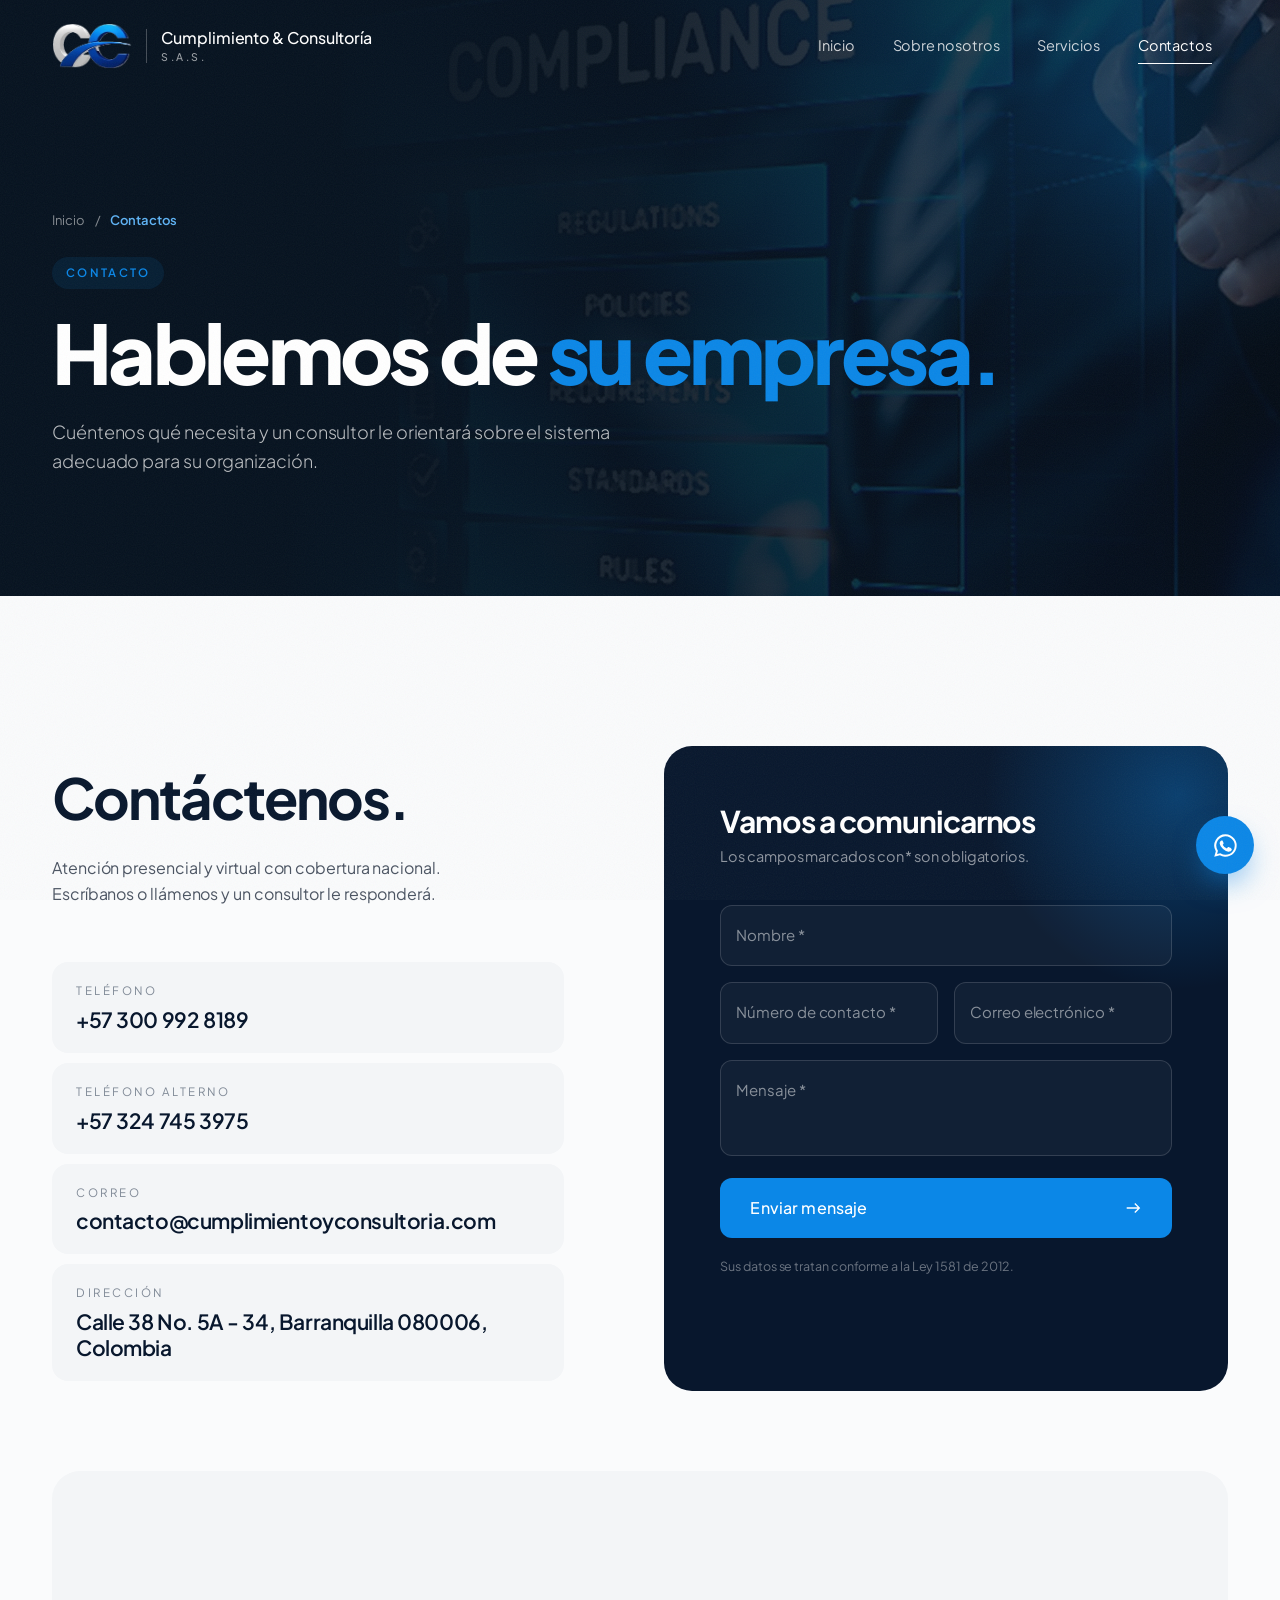
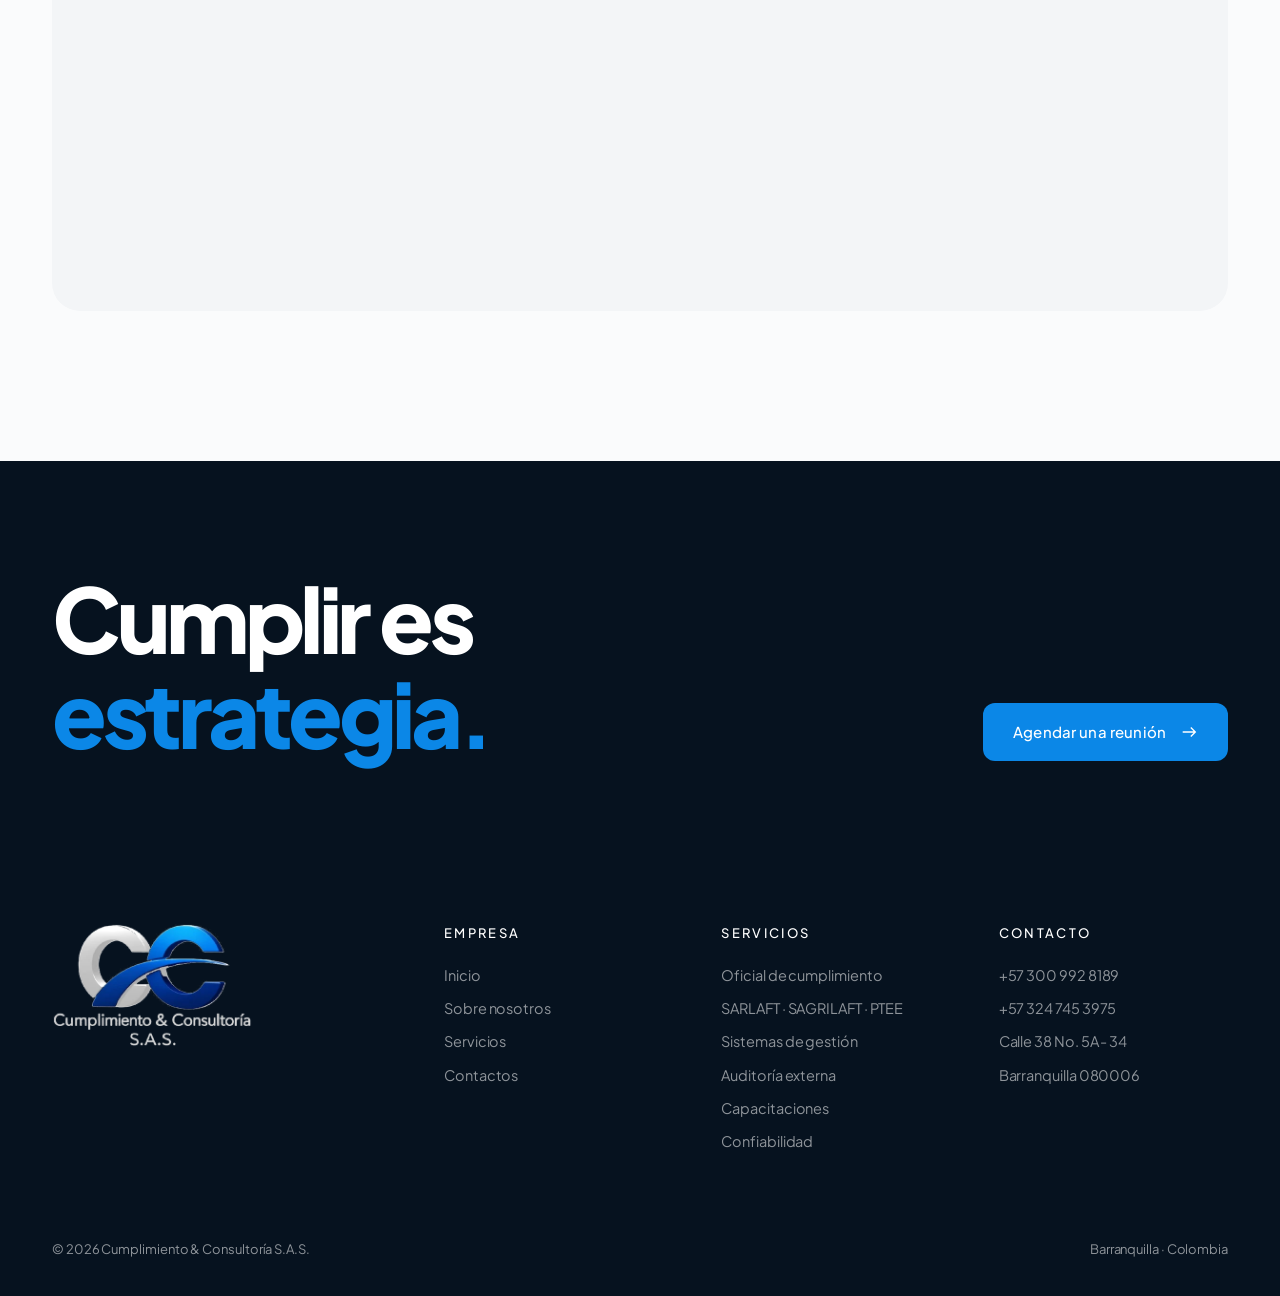
==== commit 4634f947: "Add files via upload" ====
--- a/contactos.html
+++ b/contactos.html
@@ -50,37 +50,25 @@
 <section class="contact" id="contacto" style="padding-bottom:0">
   <div class="wrap">
     <div>
-      <h2 class="rv">Escríbanos o<br><em>llámenos.</em></h2>
-      <p class="intro rv">Cuéntenos qué necesita y un consultor se comunicará con usted para orientarle sobre el sistema adecuado.</p>
+      <h2 class="rv">Contáctenos.</h2>
+      <p class="intro rv">Atención presencial y virtual con cobertura nacional. Escríbanos o llámenos y un consultor le responderá.</p>
       <div class="rv">
         <a class="cline" href="tel:+573009928189"><small>Teléfono</small><div>+57 300 992 8189</div></a>
         <a class="cline" href="tel:+573247453975"><small>Teléfono alterno</small><div>+57 324 745 3975</div></a>
         <a class="cline" href="mailto:contacto@cumplimientoyconsultoria.com"><small>Correo</small><div>contacto@cumplimientoyconsultoria.com</div></a>
-        <div class="cline"><small>Oficina</small><div>Calle 38 No. 5A - 34, Barranquilla</div></div>
+        <div class="cline"><small>Dirección</small><div>Calle 38 No. 5A - 34, Barranquilla 080006, Colombia</div></div>
       </div>
     </div>
     <form id="form" class="rv d1">
-      <h3>Solicite una asesoría</h3>
-      <p>Respuesta en horario hábil.</p>
+      <h3>Vamos a comunicarnos</h3>
+      <p>Los campos marcados con * son obligatorios.</p>
+      <div class="f"><input id="nombre" placeholder=" " required autocomplete="name"><label for="nombre">Nombre *</label></div>
       <div class="row">
-        <div class="f"><input id="nombre" placeholder=" " required><label for="nombre">Nombre</label></div>
-        <div class="f"><input id="empresa" placeholder=" "><label for="empresa">Empresa</label></div>
+        <div class="f"><input id="tel" type="tel" placeholder=" " required autocomplete="tel"><label for="tel">Número de contacto *</label></div>
+        <div class="f"><input id="correo" type="email" placeholder=" " required autocomplete="email"><label for="correo">Correo electrónico *</label></div>
       </div>
-      <div class="row">
-        <div class="f"><input id="correo" type="email" placeholder=" " required><label for="correo">Correo</label></div>
-        <div class="f"><input id="tel" type="tel" placeholder=" "><label for="tel">Teléfono</label></div>
-      </div>
-      <div class="f sel">
-        <select id="servicio">
-          <option>Oficial de cumplimiento (SARLAFT / SAGRILAFT / PTEE)</option>
-          <option>Cadena de suministro (BASC / OEA / ISO 28000)</option>
-          <option>Sistemas de gestión ISO</option>
-          <option>Seguridad vial (PESV)</option>
-          <option>Otro</option>
-        </select><label for="servicio">Servicio de interés</label>
-      </div>
-      <div class="f"><textarea id="mensaje" placeholder=" "></textarea><label for="mensaje">Mensaje</label></div>
-      <button type="submit" class="btn btn-blue">Enviar solicitud <svg class="arr" viewBox="0 0 20 20" fill="none" stroke="currentColor" stroke-width="1.5"><path d="M3 10h14M12 5l5 5-5 5"/></svg></button>
+      <div class="f"><textarea id="mensaje" placeholder=" " required></textarea><label for="mensaje">Mensaje *</label></div>
+      <button type="submit" class="btn btn-blue">Enviar mensaje <svg class="arr" viewBox="0 0 20 20" fill="none" stroke="currentColor" stroke-width="1.5"><path d="M3 10h14M12 5l5 5-5 5"/></svg></button>
       <div class="note">Sus datos se tratan conforme a la Ley 1581 de 2012.</div>
     </form>
   </div>
@@ -105,7 +93,7 @@
       <div class="foot-grid">
         <div><img src="[data-uri]" alt="Cumplimiento & Consultoría S.A.S." class="foot-logo" width="200" height="124" loading="lazy"></div>
         <div><h4>Empresa</h4><ul><li><a href="index.html">Inicio</a></li><li><a href="sobre-nosotros.html">Sobre nosotros</a></li><li><a href="servicios.html">Servicios</a></li><li><a href="contactos.html">Contactos</a></li></ul></div>
-        <div><h4>Servicios</h4><ul><li>Oficial de cumplimiento</li><li>BASC · OEA · ISO 28000</li><li>Sistemas ISO</li><li>PESV</li></ul></div>
+        <div><h4>Servicios</h4><ul><li><a href="servicios.html#oficial">Oficial de cumplimiento</a></li><li><a href="servicios.html#sarlaft">SARLAFT · SAGRILAFT · PTEE</a></li><li><a href="servicios.html#normas">Sistemas de gestión</a></li><li><a href="servicios.html#auditoria">Auditoría externa</a></li><li><a href="servicios.html#capacitaciones">Capacitaciones</a></li><li><a href="servicios.html#confiabilidad">Confiabilidad</a></li></ul></div>
         <div><h4>Contacto</h4><ul><li><a href="tel:+573009928189">+57 300 992 8189</a></li><li><a href="tel:+573247453975">+57 324 745 3975</a></li><li>Calle 38 No. 5A - 34</li><li>Barranquilla 080006</li></ul></div>
       </div>
       <div class="foot-bottom"><span>© <span id="year"></span> Cumplimiento &amp; Consultoría S.A.S.</span><span>Barranquilla · Colombia</span></div>
--- a/css/estilos.css
+++ b/css/estilos.css
@@ -453,3 +453,90 @@
 .map{margin-top:80px;border-radius:28px;overflow:hidden;height:440px;background:var(--g1)}
 .map iframe{width:100%;height:100%;border:0;filter:grayscale(.4) contrast(1.05)}
 @media (max-width:1080px){.teasers,.values{grid-template-columns:1fr}.page-hero{padding:170px 0 90px}}
+
+/* ===== Contenido real: Sobre nosotros / Servicios ===== */
+.lede{font-size:18px;color:var(--g7);margin:24px 0 28px;max-width:640px}
+.split{display:grid;grid-template-columns:1fr 1.05fr;gap:80px;align-items:start}
+.adv{display:flex;flex-direction:column;gap:12px}
+.adv div{display:grid;grid-template-columns:56px 1fr;gap:16px;align-items:center;background:var(--g1);border-radius:18px;padding:20px 24px;transition:background .3s,transform .4s var(--ease)}
+.adv div:hover{background:#eaf3fd;transform:translateX(6px)}
+.adv span{width:44px;height:44px;border-radius:12px;background:var(--navy);color:#fff;display:grid;place-items:center;font-weight:700;font-size:13px}
+.adv p{color:var(--graphite);font-weight:500;font-size:15.5px}
+.values.v4{grid-template-columns:repeat(4,1fr)}
+.team-sec{background:var(--g1)}
+.team{display:grid;grid-template-columns:repeat(3,1fr);gap:20px}
+.member{background:#fff;border-radius:24px;padding:32px 30px;display:flex;flex-direction:column;transition:transform .5s var(--ease),box-shadow .5s}
+.member:hover{transform:translateY(-6px);box-shadow:0 40px 60px -34px rgba(8,23,45,.35)}
+.member .av{width:68px;height:68px;border-radius:20px;background:linear-gradient(135deg,var(--navy),var(--navy-3));color:#fff;display:grid;place-items:center;font-weight:700;font-size:20px;letter-spacing:.02em;margin-bottom:24px;position:relative}
+.member .av::after{content:"";position:absolute;right:-4px;bottom:-4px;width:18px;height:18px;border-radius:50%;background:var(--blue);border:3px solid #fff}
+.member h3{font-size:22px;color:var(--navy)}
+.member .role{display:inline-block;margin-top:6px;font-size:13px;font-weight:600;color:var(--blue);letter-spacing:.02em}
+.creds{list-style:none;margin:16px 0 0;display:flex;flex-direction:column;gap:6px}
+.creds li{font-size:14px;color:var(--g7);padding-left:14px;position:relative}
+.creds li::before{content:"";position:absolute;left:0;top:9px;width:6px;height:6px;border-radius:50%;background:var(--g3)}
+.member .mail{margin-top:auto;padding-top:22px;font-size:13.5px;color:var(--navy);font-weight:500;word-break:break-all}
+.member .mail:hover{color:var(--blue)}
+.statement{background:var(--navy);color:#fff;text-align:center}
+.statement p{font-size:clamp(24px,2.8vw,38px);font-weight:600;letter-spacing:-.025em;line-height:1.3;max-width:1000px;margin:0 auto 44px}
+.statement em{color:var(--blue-soft)}
+/* Servicios */
+.chipnav{position:sticky;top:0;z-index:40;background:rgba(250,251,252,.94);backdrop-filter:blur(12px);-webkit-backdrop-filter:blur(12px);box-shadow:0 1px 0 var(--g2)}
+.chipnav .wrap{display:flex;gap:8px;overflow-x:auto;padding-top:14px;padding-bottom:14px;scrollbar-width:none}
+.chipnav .wrap::-webkit-scrollbar{display:none}
+.chipnav a{flex-shrink:0;font-size:13.5px;font-weight:500;color:var(--g7);padding:9px 16px;border-radius:999px;background:var(--g1);transition:background .3s,color .3s}
+.chipnav a:hover,.chipnav a.on{background:var(--navy);color:#fff}
+header:not(.hide) ~ main .chipnav{top:76px}
+.svc{padding:130px 0}
+.svc + .svc{padding-top:0}
+.svc .wrap{display:grid;grid-template-columns:.95fr 1.05fr;gap:80px;align-items:start}
+.svc.rev .svc-img{order:2}
+.svc-img{position:sticky;top:150px;border-radius:28px;overflow:hidden;aspect-ratio:4/5;background:var(--navy)}
+.svc-img img{width:100%;height:100%;object-fit:cover}
+.svc-img::after{content:"";position:absolute;inset:0;background:linear-gradient(0deg,rgba(6,18,31,.75),transparent 55%)}
+.svc-no{position:absolute;left:30px;bottom:24px;z-index:2;font-size:84px;font-weight:800;letter-spacing:-.06em;color:#fff;line-height:1}
+.svc-tx h2{margin-top:22px}
+.inc{font-size:12px;letter-spacing:.2em;text-transform:uppercase;color:var(--g5);font-weight:600;margin-bottom:14px}
+.checklist{list-style:none;display:grid;grid-template-columns:1fr 1fr;gap:10px}
+.checklist li{display:flex;gap:12px;align-items:center;background:var(--g1);border-radius:14px;padding:14px 16px;font-size:15px;font-weight:500;color:var(--graphite)}
+.checklist svg{width:22px;height:22px;flex-shrink:0;padding:4px;border-radius:50%;background:var(--blue);color:#fff}
+.ntitle{font-size:12px;letter-spacing:.2em;text-transform:uppercase;color:var(--blue-soft);font-weight:600;margin-bottom:16px}
+.norms .wrap>div:last-child .nlist a{grid-template-columns:190px 1fr 28px}
+.norms .nlist b{font-size:16.5px}
+.scards{display:grid;grid-template-columns:repeat(3,1fr);gap:20px}
+.scards>div{display:flex}
+.scard{background:#fff;border-radius:24px;padding:34px 30px;display:flex;flex-direction:column;width:100%}
+.scard h3{font-size:24px;color:var(--navy);margin-bottom:18px}
+.dotlist{list-style:none;display:flex;flex-direction:column;gap:2px;margin-bottom:26px}
+.dotlist li{display:flex;gap:10px;align-items:flex-start;font-size:15px;color:var(--g7);padding:9px 0;border-bottom:1px dashed var(--g2)}
+.dotlist li:last-child{border:0}
+.dotlist svg{width:18px;height:18px;flex-shrink:0;margin-top:2px;color:var(--blue)}
+.scard .go{margin-top:auto;font-weight:600;font-size:14.5px;color:var(--navy)}
+.scard .go:hover{color:var(--blue)}
+.reli-grid{display:grid;grid-template-columns:1fr 1fr;gap:20px}
+.reli-col{background:var(--g1);border-radius:28px;padding:40px 38px}
+.reli-col.dark{background:var(--navy);color:#fff}
+.reli-head{display:flex;align-items:center;gap:16px;margin-bottom:26px}
+.reli-head span{width:46px;height:46px;border-radius:14px;background:var(--blue);color:#fff;display:grid;place-items:center;font-weight:700}
+.reli-head h3{font-size:28px;color:var(--navy)}
+.reli-col.dark h3{color:#fff}
+.reli-col .checklist{grid-template-columns:1fr}
+.reli-col .checklist li{background:#fff;align-items:flex-start}
+.reli-col.dark .checklist li{background:rgba(255,255,255,.06);color:rgba(255,255,255,.88)}
+.reli-col .checklist svg{margin-top:1px}
+@media (max-width:1080px){
+  .split,.svc .wrap{grid-template-columns:1fr;gap:48px}
+  .svc.rev .svc-img{order:0}
+  .svc-img{position:relative;top:0;aspect-ratio:16/10}
+  .values.v4,.team,.scards,.reli-grid{grid-template-columns:1fr 1fr}
+}
+@media (max-width:640px){
+  .values.v4,.team,.scards,.reli-grid,.checklist{grid-template-columns:1fr}
+  .norms .wrap>div:last-child .nlist a{grid-template-columns:1fr 24px}
+  .reli-col{padding:30px 22px}
+  .svc{padding:90px 0}
+  .svc-no{font-size:60px}
+}
+.scard .ic{width:52px;height:52px;border-radius:14px;background:var(--navy);display:grid;place-items:center;margin-bottom:24px}
+.scard .ic svg{width:24px;height:24px;stroke:#fff}
+.label{width:fit-content}
+@media (max-width:640px){.chipnav{position:relative;top:0!important}}
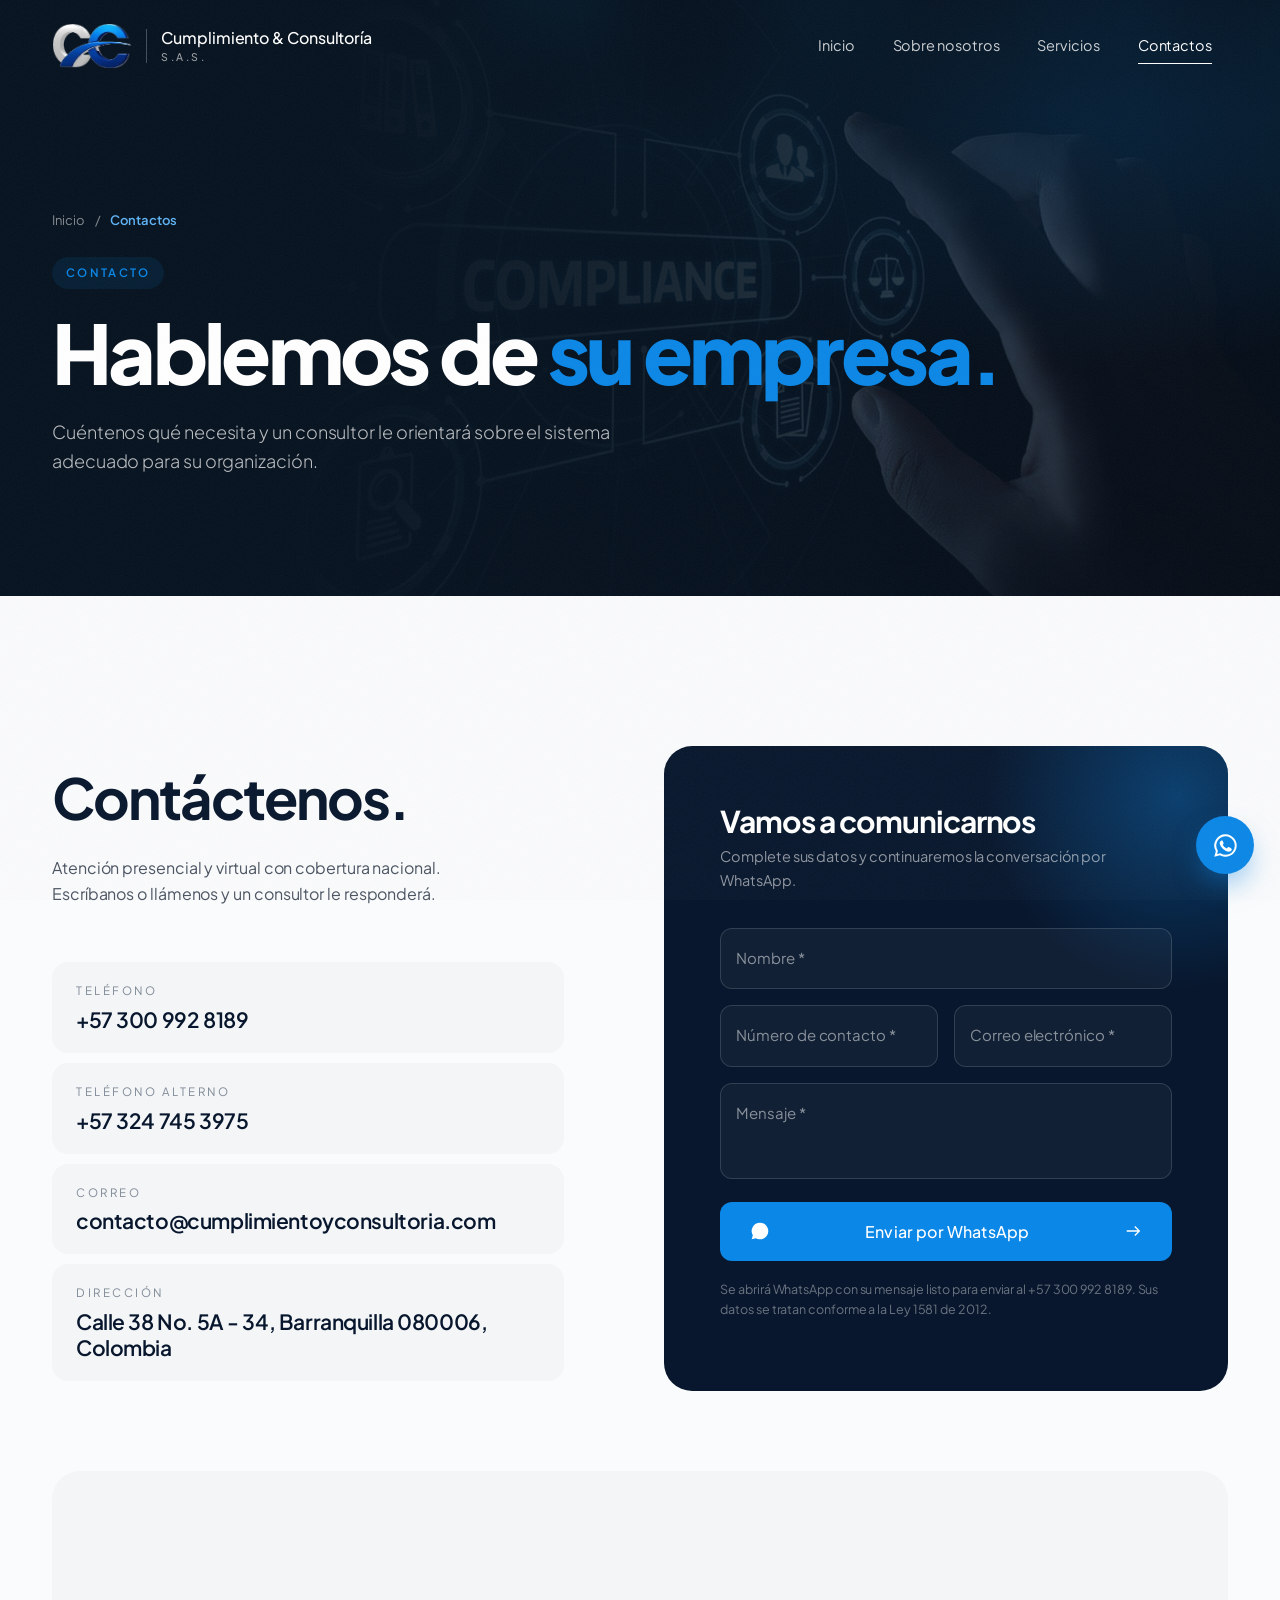
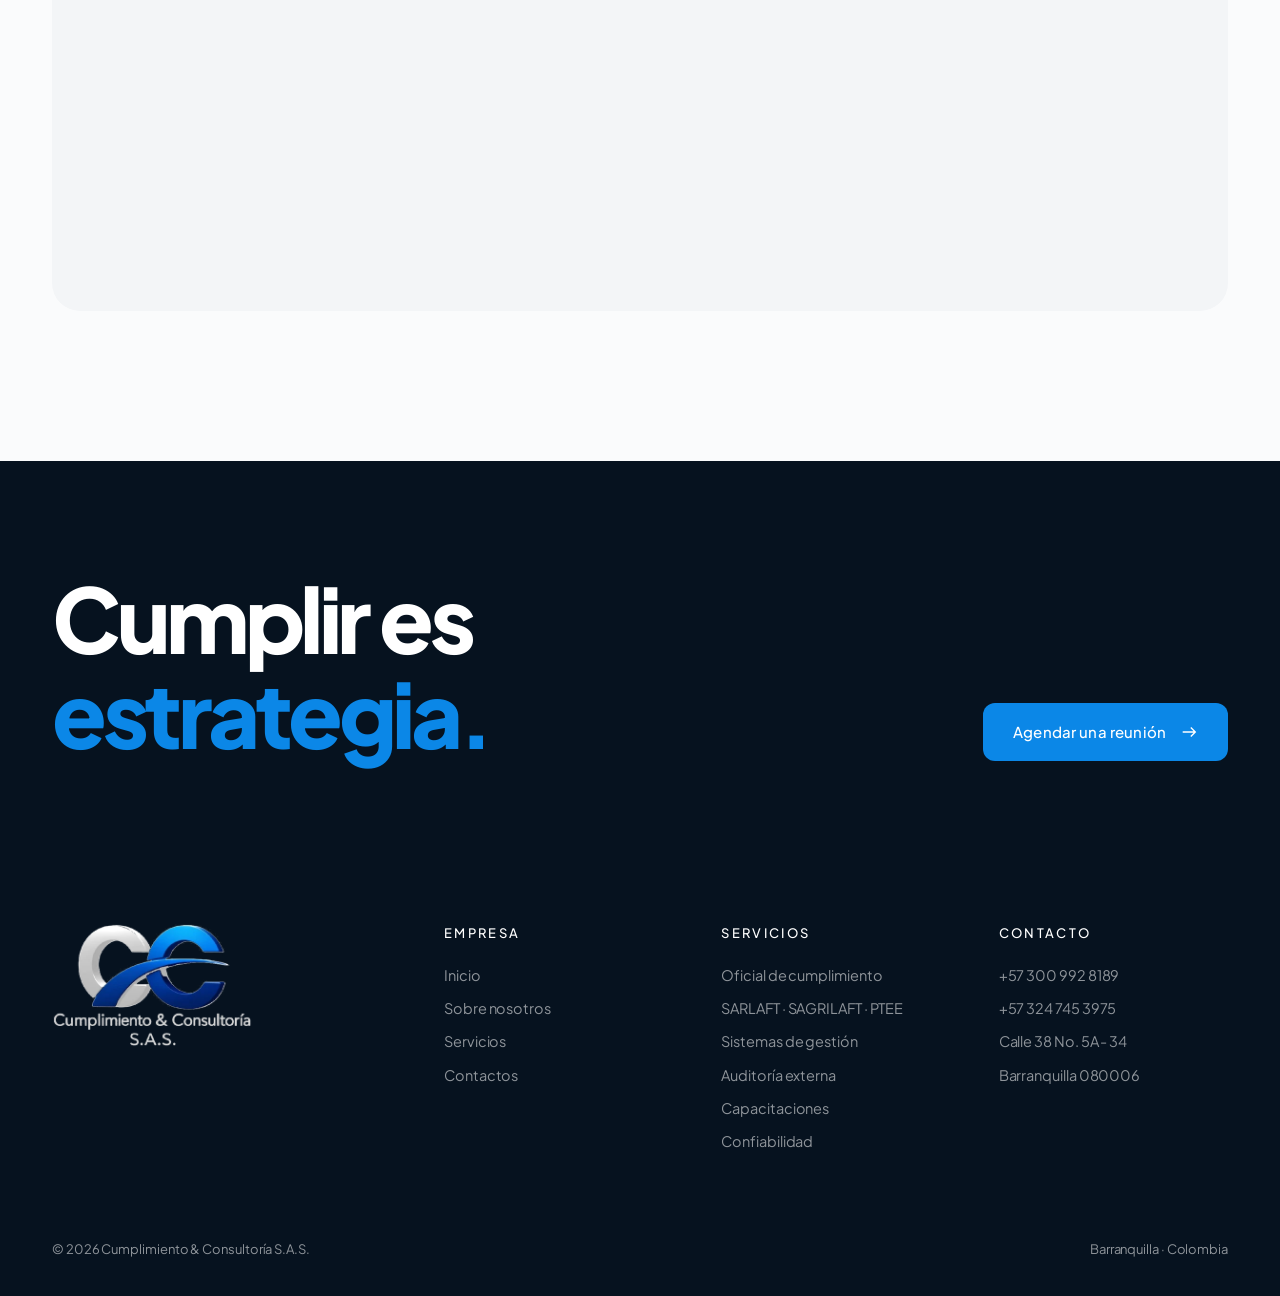
==== commit 56470b27: "Add files via upload" ====
--- a/contactos.html
+++ b/contactos.html
@@ -38,7 +38,7 @@
 
 <main>
 <div class="page-hero">
-  <div class="bg" style="background-image:url(img/compliance-azul.jpg)" aria-hidden="true"></div>
+  <div class="bg" style="background-image:url(img/compliance-digital.jpg);background-position:left center" aria-hidden="true"></div>
   <div class="wrap">
     <div class="crumbs fade-in"><a href="index.html">Inicio</a><span>/</span><b>Contactos</b></div>
     <div class="label fade-in">Contacto</div>
@@ -61,15 +61,15 @@
     </div>
     <form id="form" class="rv d1">
       <h3>Vamos a comunicarnos</h3>
-      <p>Los campos marcados con * son obligatorios.</p>
+      <p>Complete sus datos y continuaremos la conversación por WhatsApp.</p>
       <div class="f"><input id="nombre" placeholder=" " required autocomplete="name"><label for="nombre">Nombre *</label></div>
       <div class="row">
         <div class="f"><input id="tel" type="tel" placeholder=" " required autocomplete="tel"><label for="tel">Número de contacto *</label></div>
         <div class="f"><input id="correo" type="email" placeholder=" " required autocomplete="email"><label for="correo">Correo electrónico *</label></div>
       </div>
       <div class="f"><textarea id="mensaje" placeholder=" " required></textarea><label for="mensaje">Mensaje *</label></div>
-      <button type="submit" class="btn btn-blue">Enviar mensaje <svg class="arr" viewBox="0 0 20 20" fill="none" stroke="currentColor" stroke-width="1.5"><path d="M3 10h14M12 5l5 5-5 5"/></svg></button>
-      <div class="note">Sus datos se tratan conforme a la Ley 1581 de 2012.</div>
+      <button type="submit" class="btn btn-blue btn-wa"><svg class="wa-ic" viewBox="0 0 24 24" fill="currentColor"><path d="M12 2a10 10 0 0 0-8.6 15.1L2 22l5-1.3A10 10 0 1 0 12 2zm4.5 12.1c-.2-.1-1.5-.7-1.7-.8-.2-.1-.4-.1-.6.1l-.8 1c-.1.2-.3.2-.5.1a6.7 6.7 0 0 1-3.3-2.9c-.3-.4.3-.4.7-1.4.1-.2 0-.3 0-.4l-.8-1.8c-.2-.5-.4-.4-.6-.4h-.5a1 1 0 0 0-.7.3 3 3 0 0 0-.9 2.2 5.2 5.2 0 0 0 1.1 2.7 11.8 11.8 0 0 0 4.5 4c1.7.7 2.4.8 3.2.6.5-.1 1.5-.6 1.8-1.2.2-.6.2-1.1.1-1.2l-.5-.3z"/></svg> Enviar por WhatsApp <svg class="arr" viewBox="0 0 20 20" fill="none" stroke="currentColor" stroke-width="1.5"><path d="M3 10h14M12 5l5 5-5 5"/></svg></button>
+      <div class="note">Se abrirá WhatsApp con su mensaje listo para enviar al +57 300 992 8189. Sus datos se tratan conforme a la Ley 1581 de 2012.</div>
     </form>
   </div>
 </section>
--- a/css/estilos.css
+++ b/css/estilos.css
@@ -540,3 +540,76 @@
 .scard .ic svg{width:24px;height:24px;stroke:#fff}
 .label{width:fit-content}
 @media (max-width:640px){.chipnav{position:relative;top:0!important}}
+/* Animación de engranajes (Misión) */
+.gears{position:relative;background:radial-gradient(120% 90% at 30% 20%,var(--navy-3),var(--ink) 70%);overflow:hidden;display:grid;place-items:center;min-height:560px}
+.gears::before{content:"";position:absolute;inset:0;background-image:radial-gradient(rgba(255,255,255,.09) 1px,transparent 1px);background-size:26px 26px;mask-image:radial-gradient(circle at 50% 50%,#000 30%,transparent 75%);-webkit-mask-image:radial-gradient(circle at 50% 50%,#000 30%,transparent 75%)}
+.gears svg{position:relative;width:min(92%,600px);height:auto}
+.gear{transform-box:fill-box;transform-origin:center;animation:spin linear infinite}
+.gear.ccw{animation-direction:reverse}
+.gear path{fill:rgba(11,135,231,.16);stroke:#5eb3f5;stroke-width:1.6;stroke-linejoin:round}
+.gear .ring{fill:none;stroke:rgba(255,255,255,.18);stroke-dasharray:3 6}
+.gear .spk line{stroke:rgba(94,179,245,.45);stroke-width:1.4}
+.gear .hub{fill:#0b87e7;stroke:#fff;stroke-width:2}
+.gear:nth-of-type(2) path{fill:rgba(255,255,255,.07);stroke:#fff}
+.gear:nth-of-type(3) path{fill:rgba(11,135,231,.32)}
+.orbit{transform-box:view-box;transform-origin:300px 300px;animation:spin 40s linear infinite}
+.orbit.rev{animation-duration:28s;animation-direction:reverse}
+@keyframes spin{to{transform:rotate(360deg)}}
+.gtag{position:absolute;font-size:12px;font-weight:700;letter-spacing:.14em;color:#fff;padding:9px 14px;border-radius:999px;background:rgba(255,255,255,.08);border:1px solid rgba(255,255,255,.16);backdrop-filter:blur(8px);-webkit-backdrop-filter:blur(8px);animation:float 6s ease-in-out infinite}
+.gtag.t1{top:14%;left:10%}
+.gtag.t2{top:22%;right:9%;animation-delay:-1.5s}
+.gtag.t3{bottom:20%;right:12%;animation-delay:-3s}
+.gtag.t4{bottom:14%;left:14%;animation-delay:-4.5s;background:var(--blue);border-color:var(--blue)}
+.gears .tag{position:absolute;left:40px;bottom:40px;z-index:2;color:rgba(255,255,255,.6);font-size:12px;letter-spacing:.22em;text-transform:uppercase}
+@media (max-width:1080px){.gears{min-height:440px}}
+@media (prefers-reduced-motion:reduce){.gear,.orbit,.gtag{animation:none}}
+/* ===== Ilustraciones animadas (reemplazan fotos pixeladas) ===== */
+.illus{position:absolute;inset:0;display:grid;place-items:center;background:radial-gradient(120% 90% at 30% 15%,var(--navy-3),var(--ink) 72%);overflow:hidden}
+.illus::before{content:"";position:absolute;inset:0;background-image:radial-gradient(rgba(255,255,255,.09) 1px,transparent 1px);background-size:24px 24px;mask-image:radial-gradient(circle,#000 25%,transparent 75%);-webkit-mask-image:radial-gradient(circle,#000 25%,transparent 75%)}
+.ill-svg{position:relative;width:min(88%,460px);height:auto;overflow:visible}
+.illus.sm .ill-svg{width:auto;height:92%}
+.svc-img::after{display:none}
+.svc-img{background:var(--ink)}
+.illus .gtag{font-size:11.5px;letter-spacing:.06em;text-transform:none;font-weight:600}
+.illus .gtag.t1{top:9%;left:8%}
+.illus .gtag.t2{top:auto;bottom:24%;right:7%}
+.illus .gtag.t3{top:28%;right:auto;left:auto;right:9%;bottom:auto;background:var(--blue);border-color:var(--blue)}
+/* Escudo + radar */
+.rings circle,.rings line{fill:none;stroke:rgba(255,255,255,.1);stroke-width:1}
+.sweep{transform-origin:200px 200px;animation:spin 5s linear infinite}
+.blip{fill:#5eb3f5;opacity:0;animation:blip 5s ease-out infinite}
+@keyframes blip{0%{opacity:0;r:2}10%{opacity:1;r:6}60%{opacity:0;r:4}100%{opacity:0}}
+.shield{transform-origin:200px 206px;animation:breathe 4s ease-in-out infinite;filter:drop-shadow(0 20px 30px rgba(11,135,231,.45))}
+@keyframes breathe{50%{transform:scale(1.04)}}
+.check{stroke-dasharray:110;stroke-dashoffset:110;animation:draw 4s ease-in-out infinite}
+@keyframes draw{0%{stroke-dashoffset:110}35%,80%{stroke-dashoffset:0}100%{stroke-dashoffset:-110}}
+/* Matriz de riesgos */
+.axis line{stroke:rgba(255,255,255,.25);stroke-width:1.5}
+.axl{fill:rgba(255,255,255,.45);font-size:11px;font-weight:700;letter-spacing:.18em;font-family:var(--sans)}
+.cell{animation:cellp 3.3s ease-in-out infinite}
+@keyframes cellp{0%,100%{opacity:1}50%{opacity:.45}}
+.scan{fill:#5eb3f5;opacity:.7;filter:drop-shadow(0 0 8px #0b87e7);animation:scan 4.5s ease-in-out infinite}
+@keyframes scan{0%,100%{transform:translateY(0)}50%{transform:translateY(226px)}}
+.target{fill:none;stroke:#fff;stroke-width:2;stroke-dasharray:6 6;transform-origin:299px 105px;animation:spin 8s linear infinite}
+/* Anillos ISO */
+.ring{transform-origin:200px 200px;animation:spin 40s linear infinite}
+.ring.r2{animation-duration:28s;animation-direction:reverse}
+.ring.r3{animation-duration:9s}
+.ring text{fill:rgba(255,255,255,.75);font-weight:700;letter-spacing:.12em;font-family:var(--sans)}
+.ring.r2 text{fill:#5eb3f5}
+.rl{fill:none;stroke:rgba(255,255,255,.08)}
+.rl.dash{stroke:rgba(255,255,255,.25);stroke-dasharray:3 7}
+.isoc{fill:#fff;font-size:30px;font-weight:800;letter-spacing:-.02em;font-family:var(--sans)}
+.pulse{transform-origin:200px 200px;animation:ringp 2.6s ease-out infinite}
+@keyframes ringp{0%{transform:scale(1);opacity:1}100%{transform:scale(1.6);opacity:0}}
+.teaser .pic{position:relative}
+.teaser:hover .illus .ill-svg{transform:scale(1.05)}
+.ill-svg{transition:transform 1s var(--ease)}
+@media (prefers-reduced-motion:reduce){.illus *{animation:none!important}.check{stroke-dashoffset:0}}
+.btn-wa .wa-ic{width:20px;height:20px}
+.illus.sm{display:flex;align-items:center;justify-content:center;padding:16px}
+.illus.sm .ill-svg{height:100%;width:auto;max-width:100%}
+.illus .gtag.t3{top:9%;right:8%;left:auto;bottom:auto}
+.illus .gtag.t2{bottom:22%;right:7%;top:auto;left:auto}
+.illus .gtag.t1{top:9%;left:8%}
+@media (max-width:640px){.illus .gtag{font-size:10px;padding:7px 11px}}
